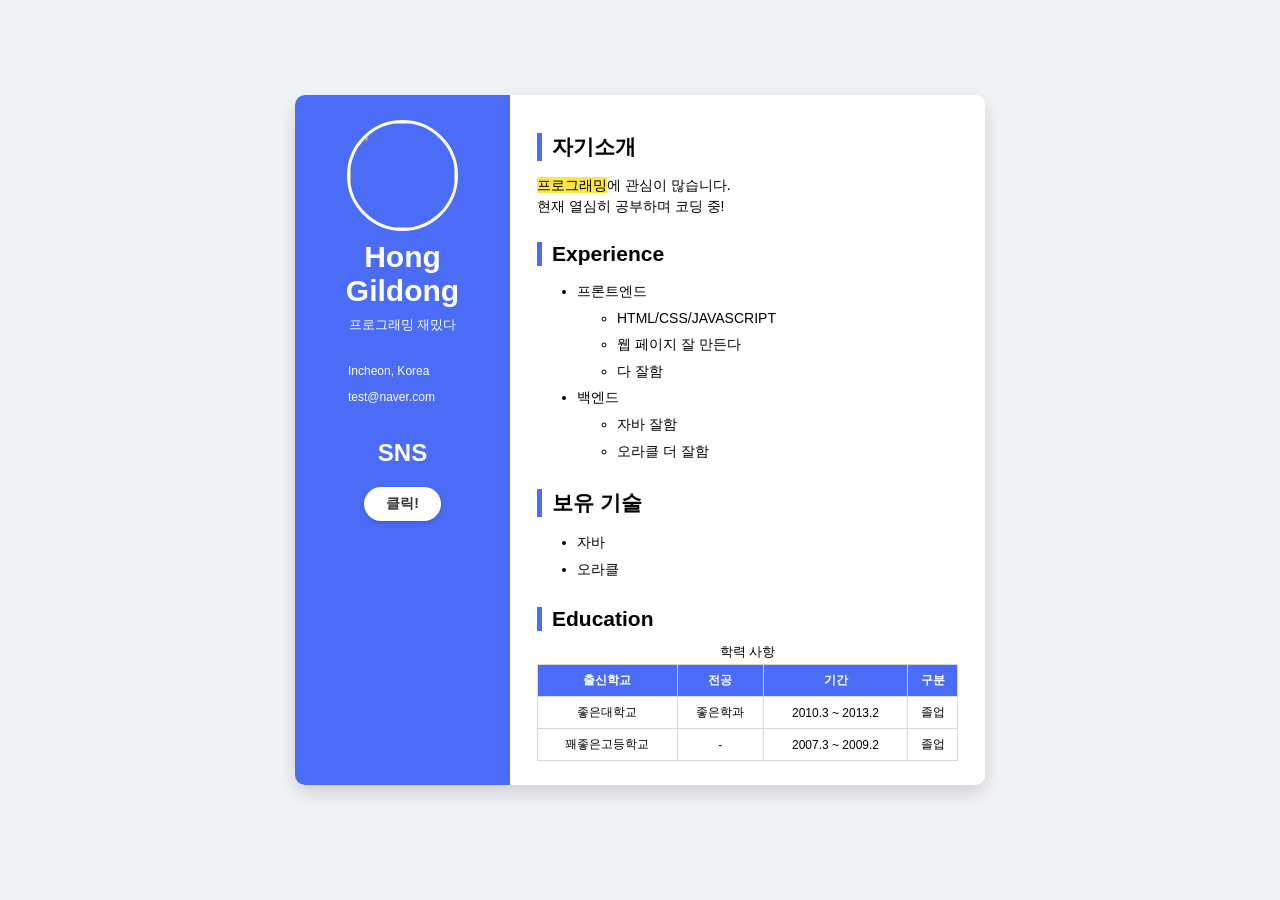
==== 자기소개 페이지/자기소개.html @ 01454e23 "Add files via upload" ====
<!doctype html>
<html lang="ko">
<head>
	<title>온라인 프로필</title>
	<meta charset="utf-8">
   <style>
    body {
        margin: 0;
        background-color: #f1f3f7;
        font-family: Arial, "맑은 고딕", sans-serif;
    }
    #container {
        width: 690px;
        height: 690px;
        margin: 95px auto;
        background-color: white;
        border-radius: 10px;
        overflow: hidden;
        box-shadow: 0 8px 20px rgba(0, 0, 0, 0.15);
    }
    #sidebar {
        width: 215px;
        height: 690px;
        background-color: #4a6cf7;
        float: left;
        padding: 25px 15px;
        box-sizing: border-box;
        color: white;
    }
    #main {
        width: 475px;
        height: 690px;
        background-color: white;
        float: left;
        padding: 38px 27px;
        box-sizing: border-box;
    }
    #namecard {
        text-align: center;
    }
    #namecard h1 {
        font-size: 30px;
        margin: 8px 0;
    }
    #namecard p {
        font-size: 13px;
        margin: 8px 0;
    }
    img {
        width: 105px;
        height: 105px;
        border: 3px solid white;
        border-radius: 50%;
        object-fit: cover;
    }
    #detail {
        text-align: left;
        margin-top: 30px;
        padding-left: 38px;
        font-size: 12px;
    }
    #detail p {
        margin: 12px 0;
    }
    #sns {
        text-align: center;
        margin-top: 35px;
    }
    #sns a {
        display: inline-block;
        border: none;
        background: white;
        color: #333;
        font-size: 14px;
        font-weight: bold;
        padding: 8px 22px;
        border-radius: 20px;
        cursor: pointer;
        text-decoration: none;
        box-shadow: 0 2px 4px rgba(0,0,0,.15);
    }
    .subtitle {
        border-left: 5px solid #4a6cf7;
        padding-left: 10px;
        font-size: 21px;
        margin: 0 0 12px 0;
    }
    section {
        margin-bottom: 25px;
    }
    section p {
        font-size: 14px;
        line-height: 1.5;
    }
    mark {
        background-color: #ffe44d;
    }
    ul {
        font-size: 14px;
        line-height: 1.9;
        margin-top: 8px;
    }
    ul ul {
        margin-top: 0;
    }
    table {
        width: 100%;
        border-collapse: collapse;
        font-size: 12px;
    }
    table, tr, td, th {
        border: 1px solid #d8d8d8;
        padding: 7px 4px;
        text-align: center;
    }
    th {
        background-color: #4a6cf7;
        color: white;
    }
    caption {
        margin-bottom: 3px;
        font-size: 13px;
    }
</style>
</head>
<body>
    <div id="container">
        <!-- 사이드바 -->
        <aside id="sidebar">
            <div id="namecard">
                <img src="../images/짱구이미지3.jpg" alt="">
                <h1>Hong Gildong</h1>    
                <p>프로그래밍 재밌다</p>
            </div>
            <div id="detail">
                <p>Incheon, Korea</p>
                <p>test@naver.com</p>                                 
            </div>
            <div id="sns">
                <h2>SNS</h2>
                <h3><a href="#">클릭!</a></h3>
            </div>           
        </aside>
        <div id="main">
            <section>
                <h2 class="subtitle">자기소개</h2>
                <p><mark>프로그래밍</mark>에 관심이 많습니다. <br>현재 열심히 공부하며 코딩 중!</p>
            </section>

            <!-- 경력 -->
            <section>
                <h2 class="subtitle">Experience</h2>
                <ul>
                    <li>프론트엔드
                        <ul>
                            <li>HTML/CSS/JAVASCRIPT </li>
                            <li>웹 페이지 잘 만든다 </li>
                            <li>다 잘함</li> 
                        </ul>
                    </li>
                    <li>백엔드
                        <ul>
                            <li>자바 잘함 </li>
                            <li>오라클 더 잘함</li>
                        </ul>                        
                    </li>
                </ul>             
            </section>

            <!-- 숙련도 -->
            <section>
                <h2 class="subtitle">보유 기술</h2>
                <li style="list-style: none;"> 
                    <ul>
                        <li>자바 </li>
                        <li>오라클</li>
                    </ul>                        
                </li>
            </section>

            <!-- 학력 -->
            <section>
                <h2 class="subtitle">Education</h2>
                <table>
                  <caption>학력 사항</caption>
                  <thead>
                      <tr>
                          <th>출신학교</th>
                          <th>전공</th>
                          <th>기간</th>
                          <th>구분</th>
                      </tr>
                  </thead>
                  <tbody>
                      <tr>
                          <td>좋은대학교</td>
                          <td>좋은학과</td>
                          <td>2010.3 ~ 2013.2</td>
                          <td>졸업</td>
                      </tr>
                      <tr>
                          <td>꽤좋은고등학교</td>
                          <td> - </td>
                          <td>2007.3 ~ 2009.2</td>
                          <td>졸업</td>
                      </tr>
                  </tbody>
                </table>
            </section>
        </div>        
    </div>
</body>
</html>
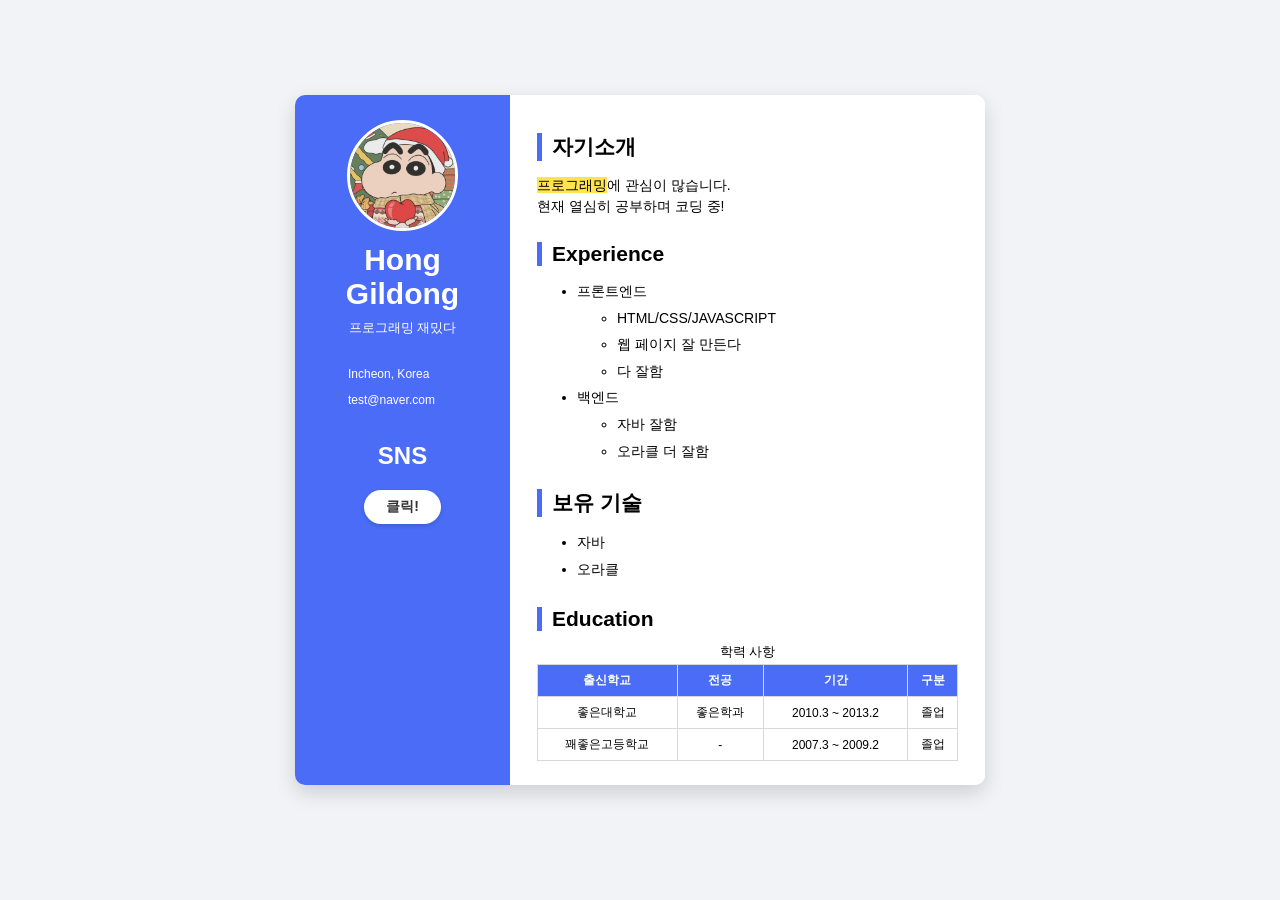
==== commit c2e5a53d: "Add files via upload" ====
--- a/자기소개 페이지/자기소개.html
+++ b/자기소개 페이지/자기소개.html
@@ -128,7 +128,7 @@
         <!-- 사이드바 -->
         <aside id="sidebar">
             <div id="namecard">
-                <img src="../images/짱구이미지3.jpg" alt="">
+                <img src="images/짱구이미지3.jpg" alt="">
                 <h1>Hong Gildong</h1>    
                 <p>프로그래밍 재밌다</p>
             </div>
